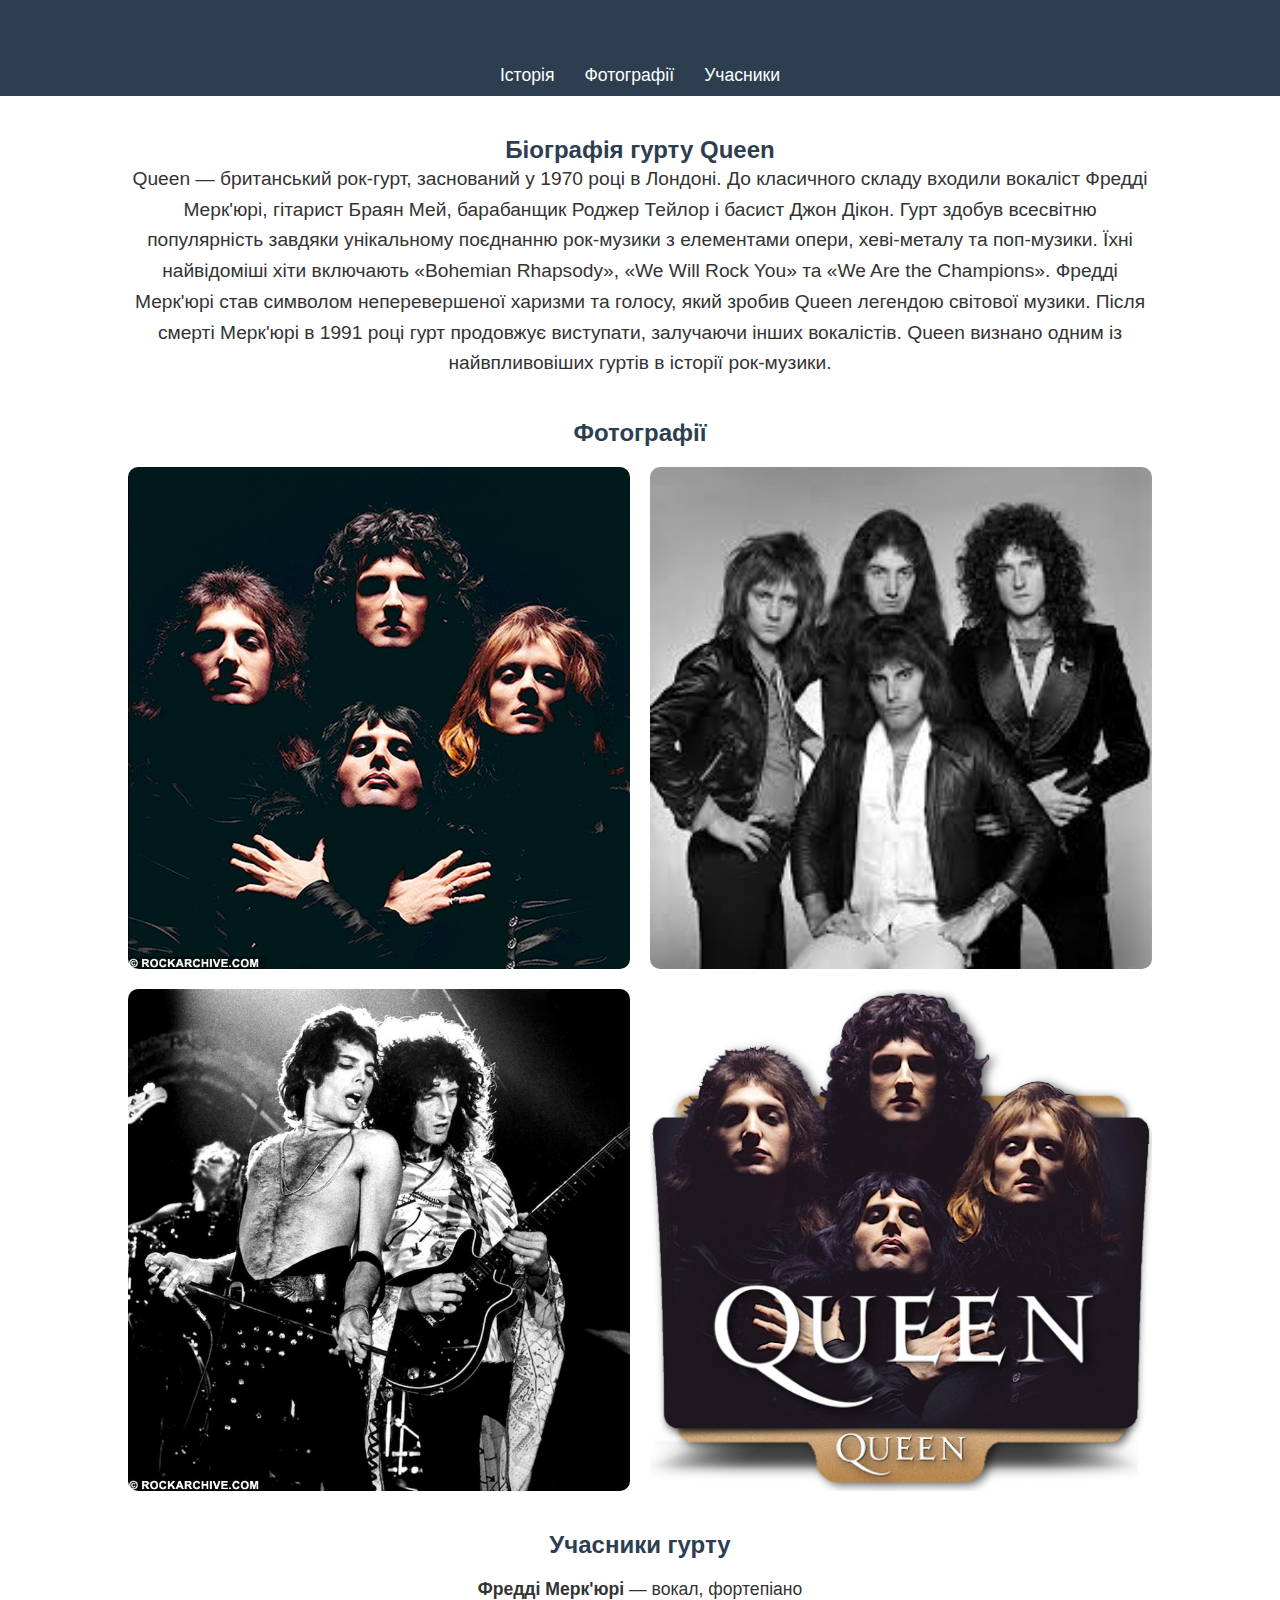
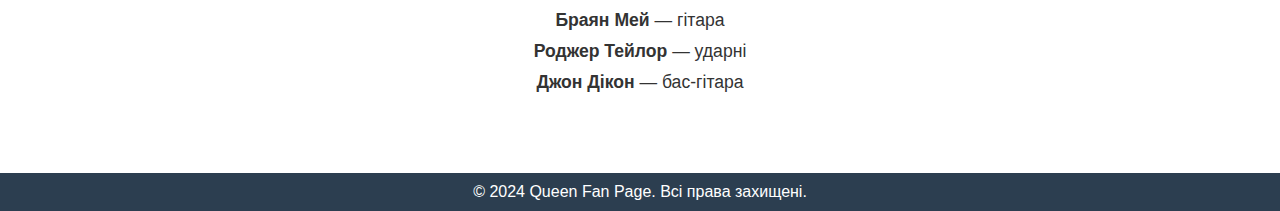
==== lab1/index.html @ 79b0e625 "first commit" ====
<!DOCTYPE html>
<html lang="uk">
<head>
    <meta charset="UTF-8">
    <meta name="viewport" content="width=device-width, initial-scale=1.0">
    <meta http-equiv="X-UA-Compatible" content="ie=edge">
    <title>Queen - Біографія</title>
    <link rel="stylesheet" href="css/styles.css">
    <link rel="icon" href="img/queen4.png" type="image/png">
</head>
<body>
    <header>
        <div class="container">
            <h1>Queen</h1>
            <nav>
                <ul>
                    <li><a href="#section1">Історія</a></li>
                    <li><a href="#section2">Фотографії</a></li>
                    <li><a href="#section3">Учасники</a></li>
                </ul>
            </nav>
        </div>
    </header>

    <main>
        <div class="container">
            <section class="intro">
                <h2 id="section1">Біографія гурту Queen</h2>
                <p>Queen — британський рок-гурт, заснований у 1970 році в Лондоні. До класичного складу входили вокаліст Фредді Мерк'юрі, гітарист Браян Мей, барабанщик Роджер Тейлор і басист Джон Дікон. Гурт здобув всесвітню популярність завдяки унікальному поєднанню рок-музики з елементами опери, хеві-металу та поп-музики. Їхні найвідоміші хіти включають «Bohemian Rhapsody», «We Will Rock You» та «We Are the Champions». Фредді Мерк'юрі став символом неперевершеної харизми та голосу, який зробив Queen легендою світової музики. Після смерті Мерк'юрі в 1991 році гурт продовжує виступати, залучаючи інших вокалістів. Queen визнано одним із найвпливовіших гуртів в історії рок-музики.</p>
            </section>

            <section class="photos">
                <h2 id="section2">Фотографії</h2>
                <div class="photo-gallery">
                    <img src="img/queen1.jpg" alt="Гурт Queen на сцені">
                    <img src="img/queen2.jpg">
                    <img src="img/queen3.jpg" alt="Гурт на концерті">
                    <img src="img/queen4.png" alt="Учасники гурту Queen">
                </div>
            </section>

            <section class="members">
                <h2 id="section3">Учасники гурту</h2>
                <ul>
                    <li><strong>Фредді Мерк'юрі</strong> — вокал, фортепіано</li>
                    <li><strong>Браян Мей</strong> — гітара</li>
                    <li><strong>Роджер Тейлор</strong> — ударні</li>
                    <li><strong>Джон Дікон</strong> — бас-гітара</li>
                </ul>
            </section>
        </div>
    </main>

    <footer>
        <div class="container">
            <p>&copy; 2024 Queen Fan Page. Всі права захищені.</p>
        </div>
    </footer>

</body>
</html>
---- lab1/css/styles.css ----
/* Базові стилі */
* {
    margin: 0;
    padding: 0;
    box-sizing: border-box;
}

body {
    font-family: Arial, sans-serif;
    background-color: #f4f4f4;
    color: #333;
}

h1, h2 {
    color: #2c3e50;
}

.container {
    width: 80%;
    margin: 0 auto;
}

header {
    background-color: #2c3e50;
    color: white;
    padding: 10px 0;
}

header h1 {
    text-align: center;
    font-size: 2.5rem;
}

nav ul {
    list-style-type: none;
    display: flex;
    justify-content: center;
    margin-top: 10px;
}

nav ul li {
    margin: 0 15px;
}

nav ul li a {
    color: white;
    text-decoration: none;
    font-size: 1.1rem;
}

nav ul li a:hover {
    text-decoration: underline;
}

main {
    padding: 40px 0;
    background-color: white;
}

.intro {
    text-align: center;
    margin-bottom: 40px;
}

.intro p {
    font-size: 1.2rem;
    line-height: 1.6;
}

.photos {
    margin-bottom: 40px;
}

.photos h2 {
    text-align: center;
    margin-bottom: 20px;
}

.photo-gallery {
    display: grid;
    grid-template-columns: repeat(2, 1fr);
    gap: 20px;
}

.photo-gallery img {
    width: 100%;
    height: auto;
    border-radius: 10px;
    transition: transform 0.3s ease;
}

.photo-gallery img:hover {
    transform: scale(1.05);
}

.members {
    margin-bottom: 40px;
}

.members h2 {
    text-align: center;
    margin-bottom: 20px;
}

.members ul {
    list-style-type: none;
    font-size: 1.1rem;
    text-align: center;
}

.members ul li {
    margin: 10px 0;
}

footer {
    background-color: #2c3e50;
    color: white;
    text-align: center;
    padding: 10px 0;
}

footer p {
    margin: 0;
}
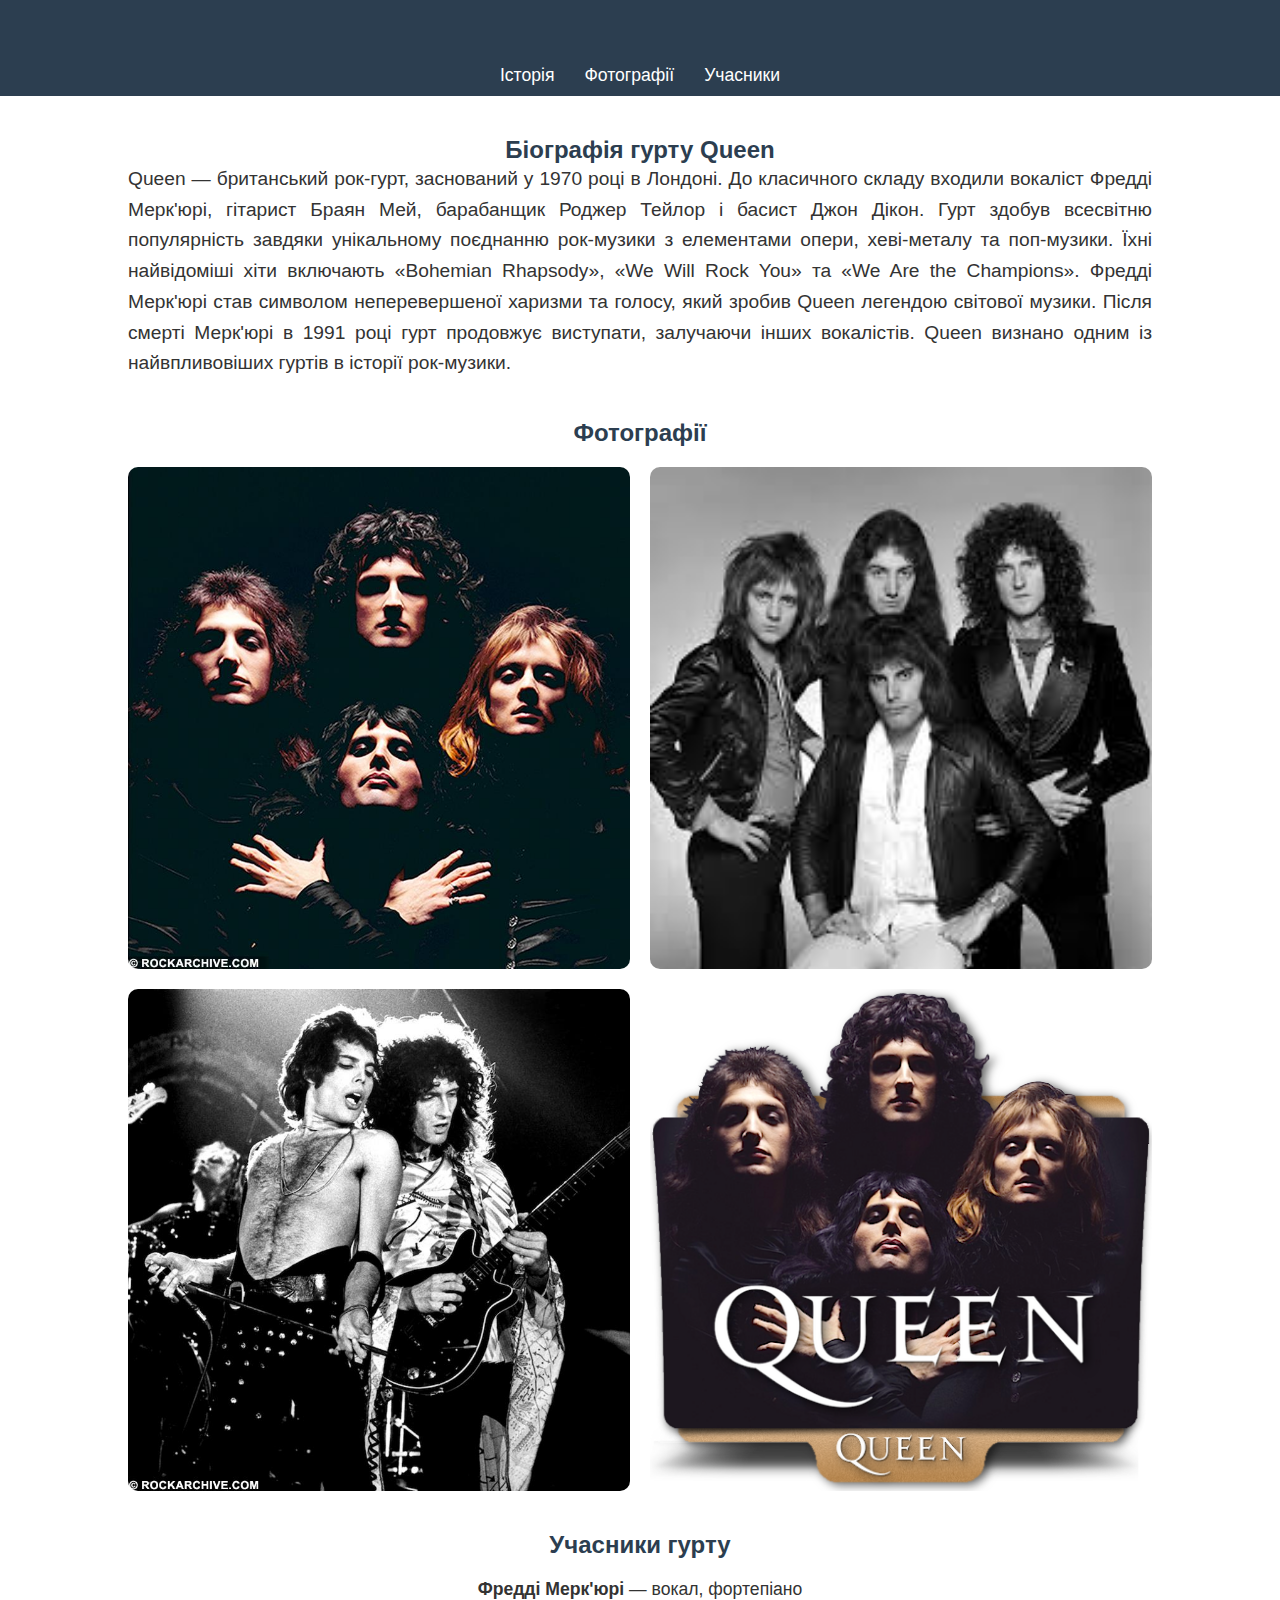
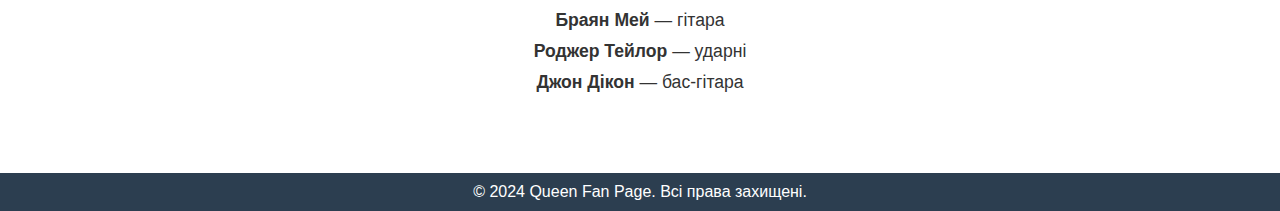
==== commit 882ab312: "align text" ====
--- a/lab1/index.html
+++ b/lab1/index.html
@@ -26,7 +26,7 @@
         <div class="container">
             <section class="intro">
                 <h2 id="section1">Біографія гурту Queen</h2>
-                <p>Queen — британський рок-гурт, заснований у 1970 році в Лондоні. До класичного складу входили вокаліст Фредді Мерк'юрі, гітарист Браян Мей, барабанщик Роджер Тейлор і басист Джон Дікон. Гурт здобув всесвітню популярність завдяки унікальному поєднанню рок-музики з елементами опери, хеві-металу та поп-музики. Їхні найвідоміші хіти включають «Bohemian Rhapsody», «We Will Rock You» та «We Are the Champions». Фредді Мерк'юрі став символом неперевершеної харизми та голосу, який зробив Queen легендою світової музики. Після смерті Мерк'юрі в 1991 році гурт продовжує виступати, залучаючи інших вокалістів. Queen визнано одним із найвпливовіших гуртів в історії рок-музики.</p>
+                <p align="justify">Queen — британський рок-гурт, заснований у 1970 році в Лондоні. До класичного складу входили вокаліст Фредді Мерк'юрі, гітарист Браян Мей, барабанщик Роджер Тейлор і басист Джон Дікон. Гурт здобув всесвітню популярність завдяки унікальному поєднанню рок-музики з елементами опери, хеві-металу та поп-музики. Їхні найвідоміші хіти включають «Bohemian Rhapsody», «We Will Rock You» та «We Are the Champions». Фредді Мерк'юрі став символом неперевершеної харизми та голосу, який зробив Queen легендою світової музики. Після смерті Мерк'юрі в 1991 році гурт продовжує виступати, залучаючи інших вокалістів. Queen визнано одним із найвпливовіших гуртів в історії рок-музики.</p>
             </section>
 
             <section class="photos">
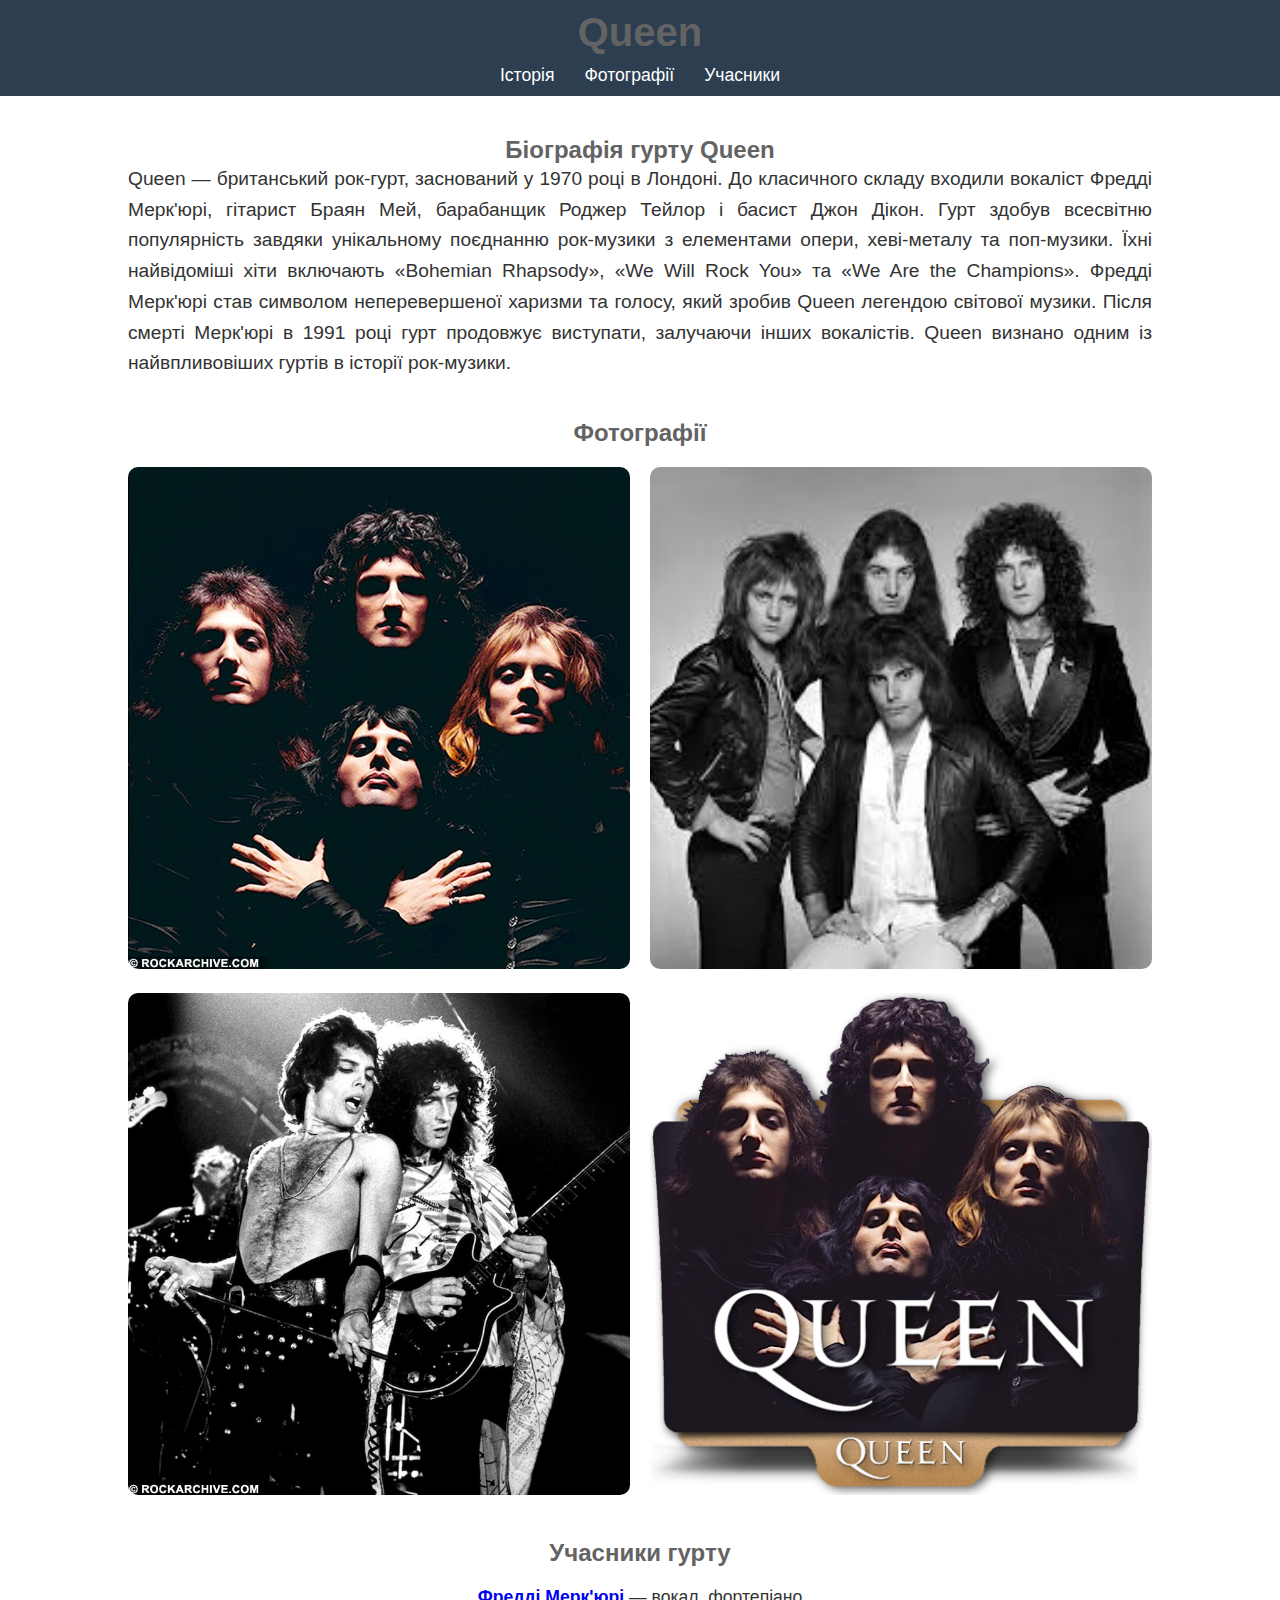
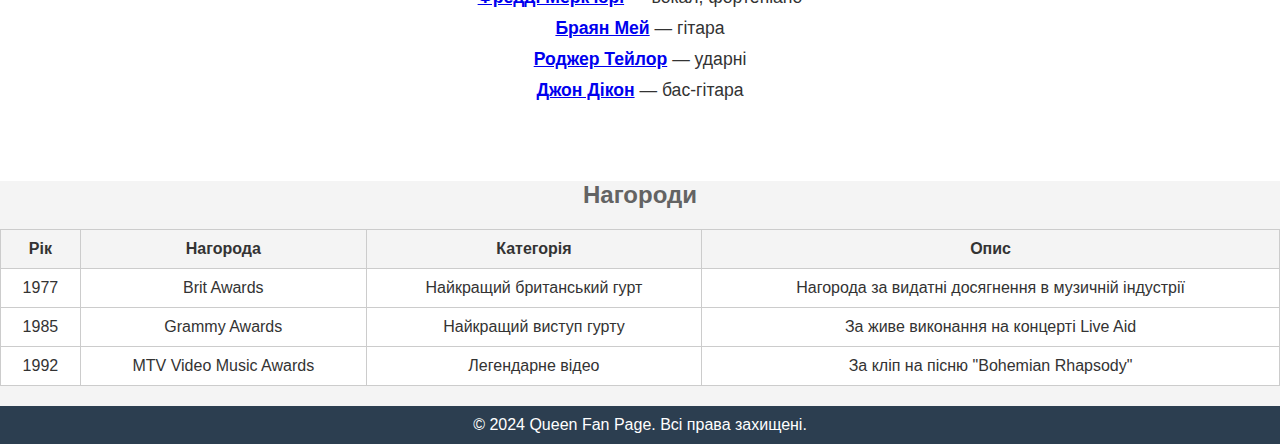
==== commit a6bbd425: "done" ====
--- a/lab1/index.html
+++ b/lab1/index.html
@@ -32,25 +32,55 @@
             <section class="photos">
                 <h2 id="section2">Фотографії</h2>
                 <div class="photo-gallery">
-                    <img src="img/queen1.jpg" alt="Гурт Queen на сцені">
-                    <img src="img/queen2.jpg">
-                    <img src="img/queen3.jpg" alt="Гурт на концерті">
-                    <img src="img/queen4.png" alt="Учасники гурту Queen">
+                    <a href="https://uk.wikipedia.org/wiki/Queen"><img src="img/queen1.jpg" alt="Гурт Queen на сцені"></a>
+                    <a href="https://uk.wikipedia.org/wiki/Queen"><img src="img/queen2.jpg" alt="Гурт Queen на сцені"></a>
+                    <a href="https://uk.wikipedia.org/wiki/Queen"><img src="img/queen3.jpg" alt="Гурт Queen на сцені"></a>
+                    <a href="https://uk.wikipedia.org/wiki/Queen"><img src="img/queen4.png" alt="Учасники гурту Queen"></a>
                 </div>
             </section>
 
             <section class="members">
                 <h2 id="section3">Учасники гурту</h2>
                 <ul>
-                    <li><strong>Фредді Мерк'юрі</strong> — вокал, фортепіано</li>
-                    <li><strong>Браян Мей</strong> — гітара</li>
-                    <li><strong>Роджер Тейлор</strong> — ударні</li>
-                    <li><strong>Джон Дікон</strong> — бас-гітара</li>
+                    <li><strong><a href="https://uk.wikipedia.org/wiki/%D0%A4%D1%80%D0%B5%D0%B4%D0%B4%D1%96_%D0%9C%D0%B5%D1%80%D0%BA%27%D1%8E%D1%80%D1%96">Фредді Мерк'юрі</a></strong> — вокал, фортепіано</li>
+                    <li><strong><a href="https://ru.wikipedia.org/wiki/%D0%9C%D1%8D%D0%B9,_%D0%91%D1%80%D0%B0%D0%B9%D0%B0%D0%BD">Браян Мей</a></strong> — гітара</li>
+                    <li><strong><a href="https://ru.wikipedia.org/wiki/%D0%A2%D0%B5%D0%B9%D0%BB%D0%BE%D1%80,_%D0%A0%D0%BE%D0%B4%D0%B6%D0%B5%D1%80">Роджер Тейлор</a></strong> — ударні</li>
+                    <li><strong><a href="https://ru.wikipedia.org/wiki/%D0%94%D0%B8%D0%BA%D0%BE%D0%BD,_%D0%94%D0%B6%D0%BE%D0%BD">Джон Дікон</a></strong> — бас-гітара</li>
                 </ul>
             </section>
         </div>
     </main>
 
+    <section class="awards">
+        <h2>Нагороди</h2>
+        <table border="1" cellpadding="10" cellspacing="0">
+            <tr>
+                <th>Рік</th>
+                <th>Нагорода</th>
+                <th>Категорія</th>
+                <th>Опис</th>
+            </tr>
+            <tr>
+                <td>1977</td>
+                <td>Brit Awards</td>
+                <td>Найкращий британський гурт</td>
+                <td>Нагорода за видатні досягнення в музичній індустрії</td>
+            </tr>
+            <tr>
+                <td>1985</td>
+                <td>Grammy Awards</td>
+                <td>Найкращий виступ гурту</td>
+                <td>За живе виконання на концерті Live Aid</td>
+            </tr>
+            <tr>
+                <td>1992</td>
+                <td>MTV Video Music Awards</td>
+                <td>Легендарне відео</td>
+                <td>За кліп на пісню "Bohemian Rhapsody"</td>
+            </tr>
+        </table>
+    </section>
+    
     <footer>
         <div class="container">
             <p>&copy; 2024 Queen Fan Page. Всі права захищені.</p>
--- a/lab1/css/styles.css
+++ b/lab1/css/styles.css
@@ -12,7 +12,7 @@
 }
 
 h1, h2 {
-    color: #2c3e50;
+    color: #636363;
 }
 
 .container {
@@ -122,3 +122,30 @@
 footer p {
     margin: 0;
 }
+
+.awards h2 {
+    text-align: center;
+    margin-bottom: 20px;
+    color: #636363;
+}
+
+.awards table {
+    width: 100%;
+    margin: 20px 0;
+    border-collapse: collapse;
+    text-align: center;
+}
+
+.awards th, .awards td {
+    padding: 10px;
+    border: 1px solid #ccc;
+}
+
+.awards th {
+    background-color: #f4f4f4;
+    font-weight: bold;
+}
+
+.awards td {
+    background-color: #fff;
+}
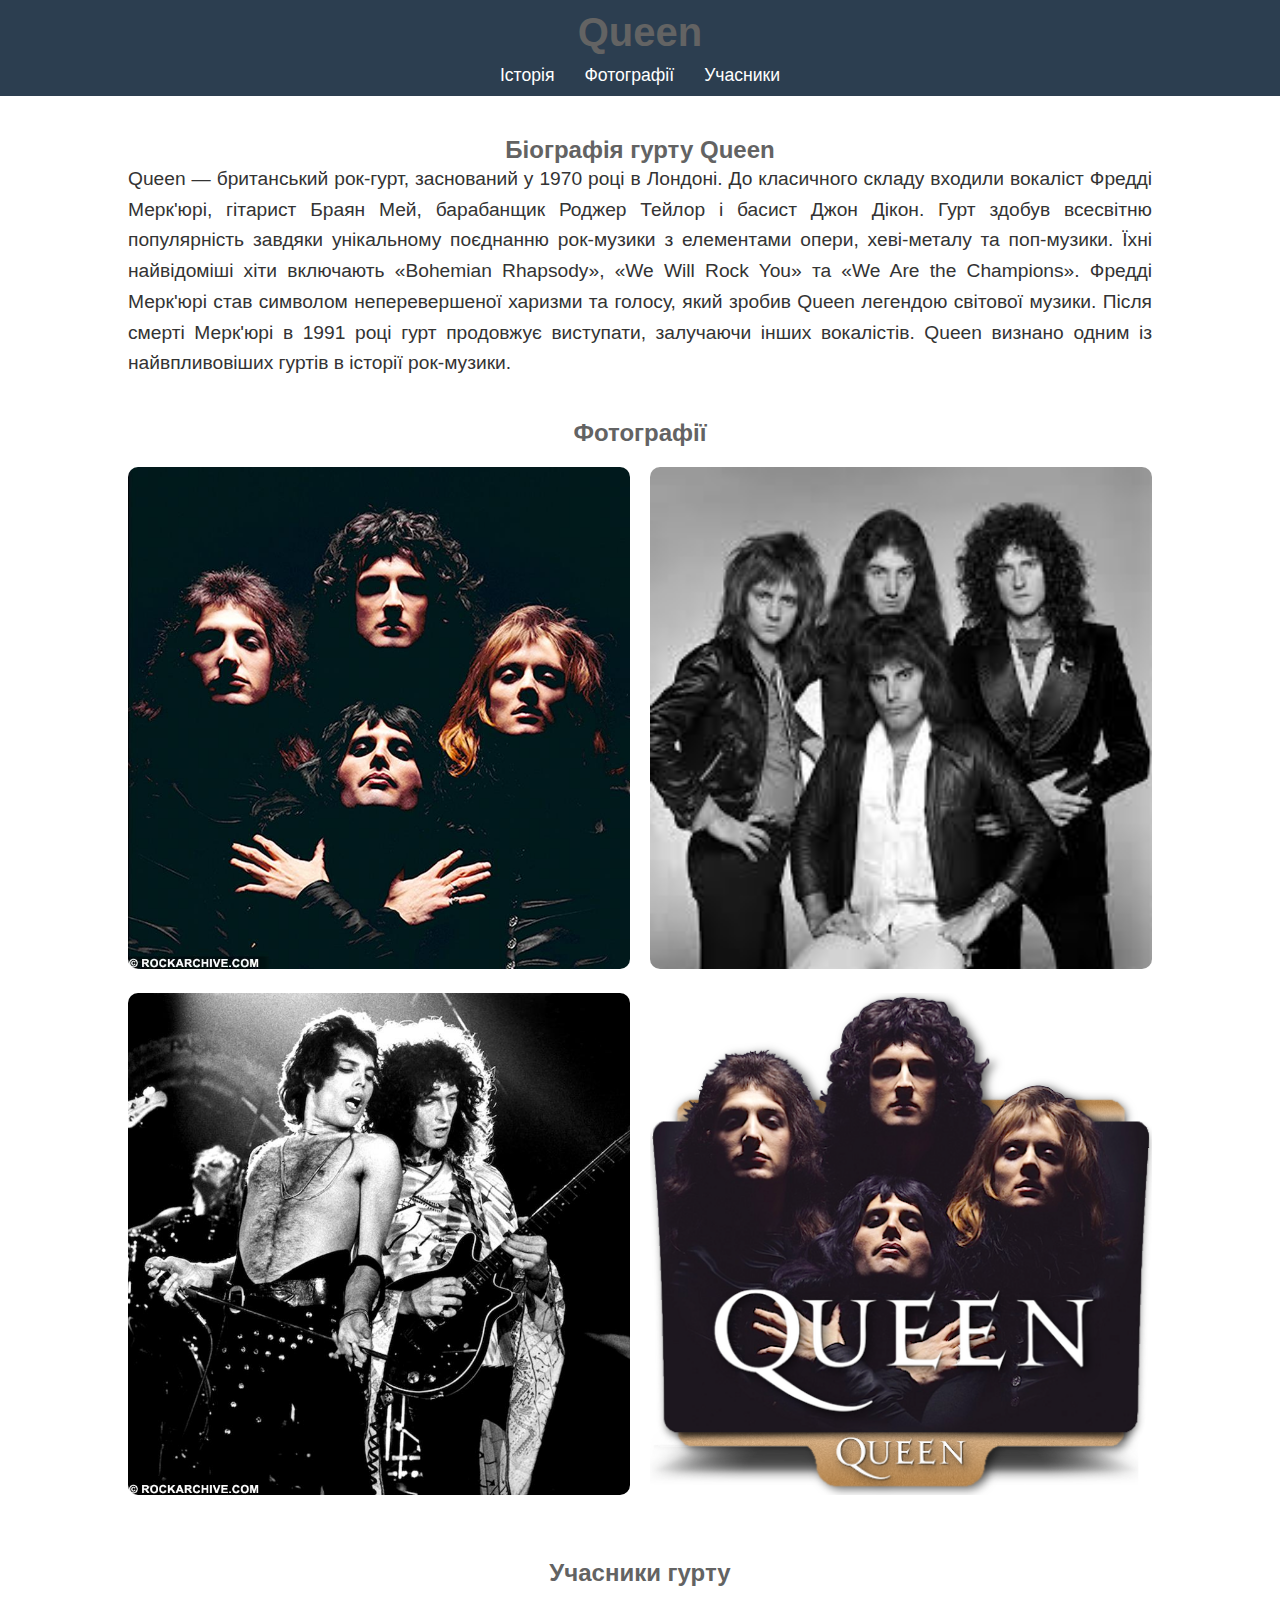
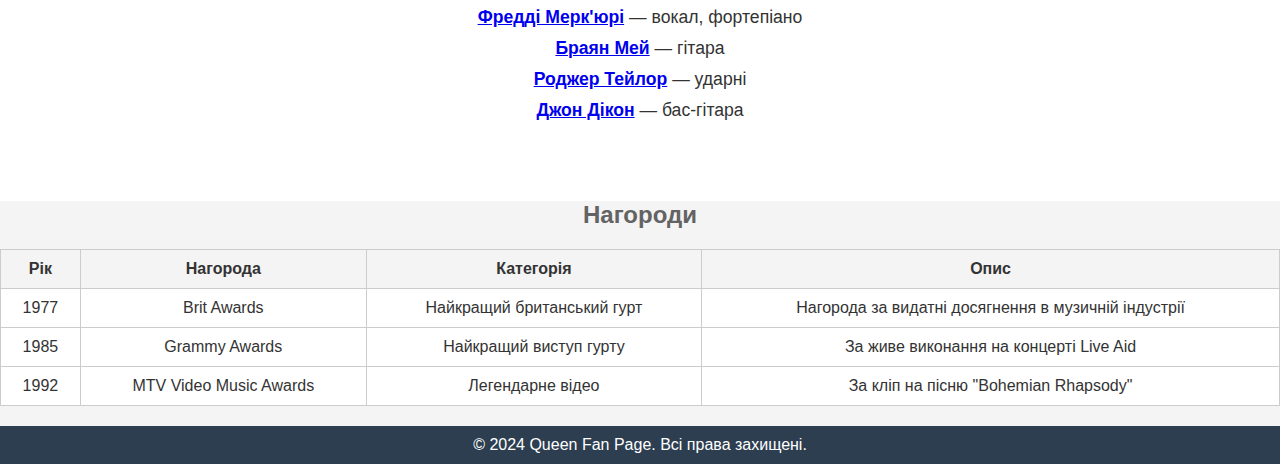
==== commit 27c14632: "done" ====
--- a/lab1/index.html
+++ b/lab1/index.html
@@ -33,9 +33,14 @@
                 <h2 id="section2">Фотографії</h2>
                 <div class="photo-gallery">
                     <a href="https://uk.wikipedia.org/wiki/Queen"><img src="img/queen1.jpg" alt="Гурт Queen на сцені"></a>
-                    <a href="https://uk.wikipedia.org/wiki/Queen"><img src="img/queen2.jpg" alt="Гурт Queen на сцені"></a>
-                    <a href="https://uk.wikipedia.org/wiki/Queen"><img src="img/queen3.jpg" alt="Гурт Queen на сцені"></a>
-                    <a href="https://uk.wikipedia.org/wiki/Queen"><img src="img/queen4.png" alt="Учасники гурту Queen"></a>
+                    <img src="img/queen2.jpg" alt="Гурт Queen на сцені">
+                    <img src="img/queen3.jpg" alt="Гурт Queen на сцені">
+                    <a href="https://uk.wikipedia.org/wiki/Queen">
+                        <img src="img/queen4.png" alt="Учасники гурту Queen" usemap="#imagemap">
+                    </a>
+                    <map name="imagemap">
+                        <area shape="rect" coords="0,0,250,250" alt="Посилання" href="https://uk.wikipedia.org/wiki/Queen">
+                    </map>
                 </div>
             </section>
 
